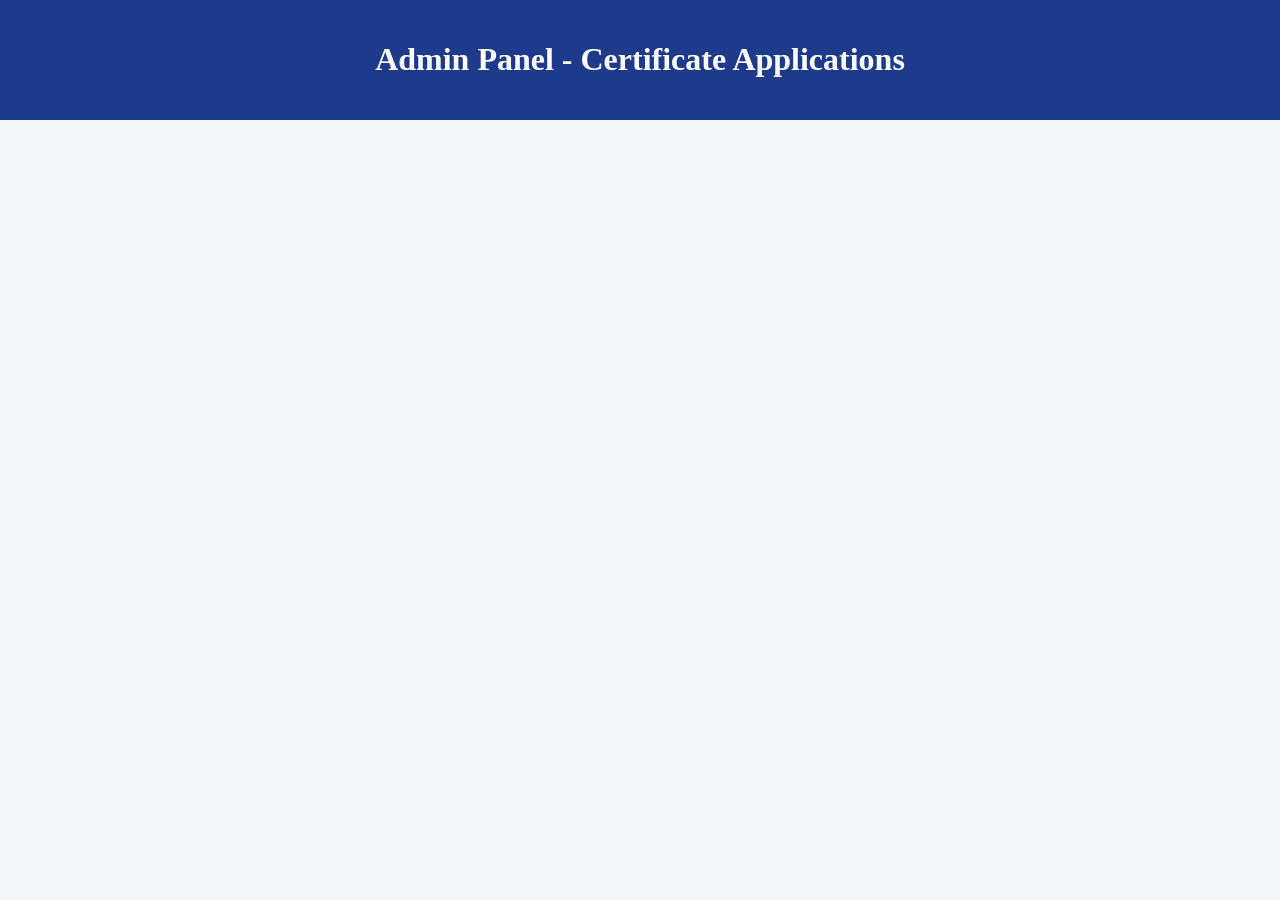
==== admin.html @ f3919ecf "Update admin.html" ====
<!DOCTYPE html>
<html>
<head>
<title>Admin Panel - Patel Computer Class</title>
<style>
body{font-family:'Segoe UI';background:#f4f6f9;margin:0;padding:0;}
header{background:#1e3a8a;color:white;padding:20px;text-align:center;}
.card{background:white;margin:10px auto;padding:15px;max-width:900px;border-radius:8px;box-shadow:0 3px 8px rgba(0,0,0,0.1);}
</style>
</head>
<body>

<header><h1>Admin Panel - Certificate Applications</h1></header>
<div id="data"></div>

<script>
function loadCertificates(){
let data=JSON.parse(localStorage.getItem("certificates"))||[];
let output="";
data.forEach(s=>{
output+=`
<div class="card">
<b>Name:</b> ${s.name}<br>
<b>Mobile:</b> ${s.mobile}<br>
<b>Certificate:</b> ${s.course}<br>
<b>Roll Code:</b> ${s.rollcode}<br>
<b>Roll No:</b> ${s.rollno}<br>
<b>Year:</b> ${s.year}<br>
<b>Date:</b> ${s.date}
</div>
`;
});
document.getElementById("data").innerHTML=output;
}

loadCertificates();
</script>

</body>
</html>
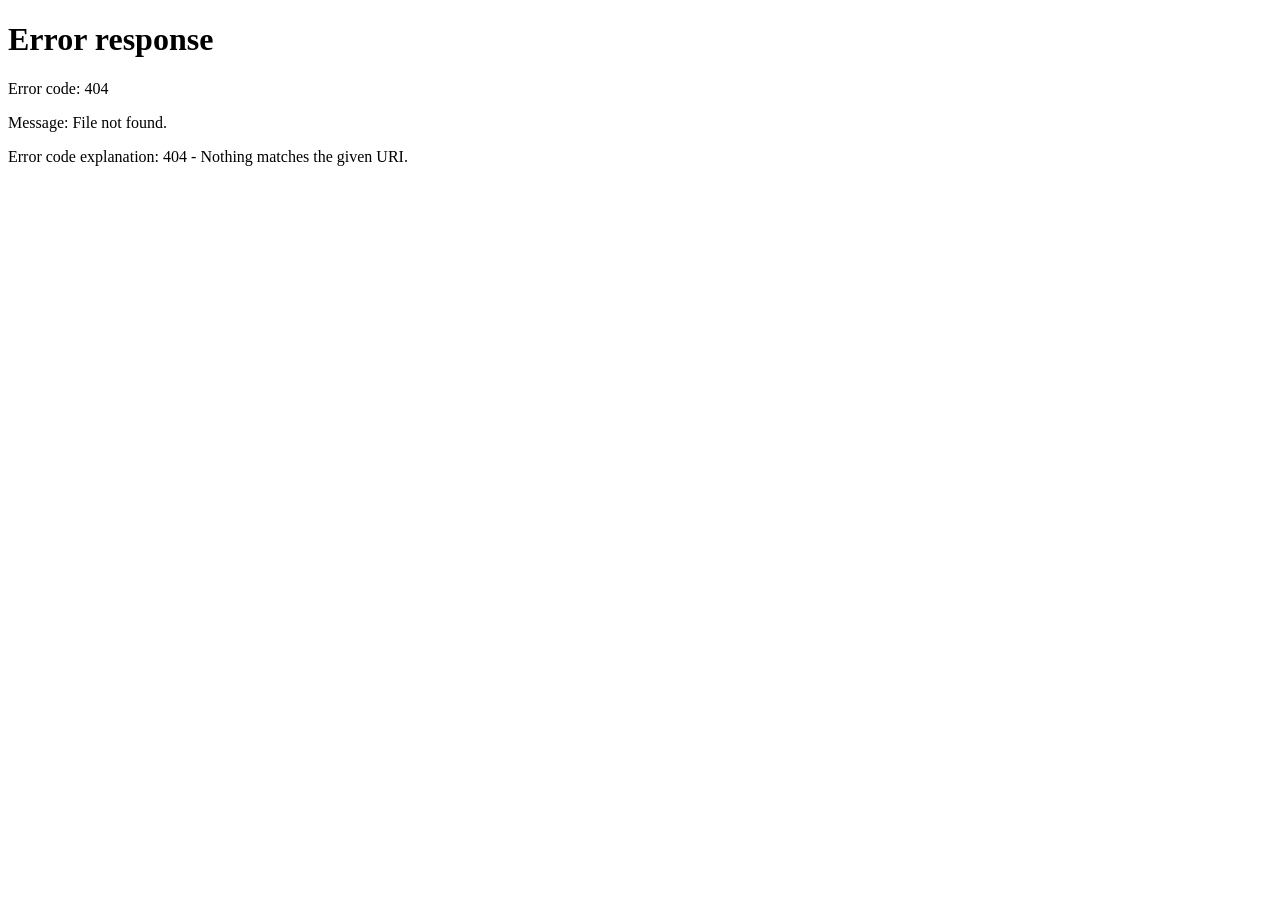
==== commit 307b4427: "Update admin.html" ====
--- a/admin.html
+++ b/admin.html
@@ -6,31 +6,49 @@
 body{font-family:'Segoe UI';background:#f4f6f9;margin:0;padding:0;}
 header{background:#1e3a8a;color:white;padding:20px;text-align:center;}
 .card{background:white;margin:10px auto;padding:15px;max-width:900px;border-radius:8px;box-shadow:0 3px 8px rgba(0,0,0,0.1);}
+button.logout{background:red;color:white;padding:5px 10px;border:none;border-radius:5px;cursor:pointer;margin-top:10px;}
+button.logout:hover{background:#ff4d4d;}
 </style>
 </head>
 <body>
 
-<header><h1>Admin Panel - Certificate Applications</h1></header>
+<header>
+<h1>Admin Panel - Certificate Applications</h1>
+<button class="logout" onclick="logout()">Logout</button>
+</header>
+
 <div id="data"></div>
 
 <script>
+// Check if admin is logged in
+if(localStorage.getItem("isAdmin")!=="true"){
+    alert("Please login first!");
+    window.location.href="admin-login.html";
+}
+
+// Logout function
+function logout(){
+    localStorage.removeItem("isAdmin");
+    window.location.href="admin-login.html";
+}
+
+// Load Certificates
 function loadCertificates(){
-let data=JSON.parse(localStorage.getItem("certificates"))||[];
-let output="";
-data.forEach(s=>{
-output+=`
-<div class="card">
-<b>Name:</b> ${s.name}<br>
-<b>Mobile:</b> ${s.mobile}<br>
-<b>Certificate:</b> ${s.course}<br>
-<b>Roll Code:</b> ${s.rollcode}<br>
-<b>Roll No:</b> ${s.rollno}<br>
-<b>Year:</b> ${s.year}<br>
-<b>Date:</b> ${s.date}
-</div>
-`;
-});
-document.getElementById("data").innerHTML=output;
+    let data = JSON.parse(localStorage.getItem("certificates")) || [];
+    let output="";
+    data.forEach(s=>{
+        output+=`
+        <div class="card">
+            <b>Name:</b> ${s.name}<br>
+            <b>Mobile:</b> ${s.mobile}<br>
+            <b>Certificate:</b> ${s.course}<br>
+            <b>Roll Code:</b> ${s.rollcode}<br>
+            <b>Roll No:</b> ${s.rollno}<br>
+            <b>Year:</b> ${s.year}<br>
+            <b>Date:</b> ${s.date}
+        </div>`;
+    });
+    document.getElementById("data").innerHTML = output;
 }
 
 loadCertificates();
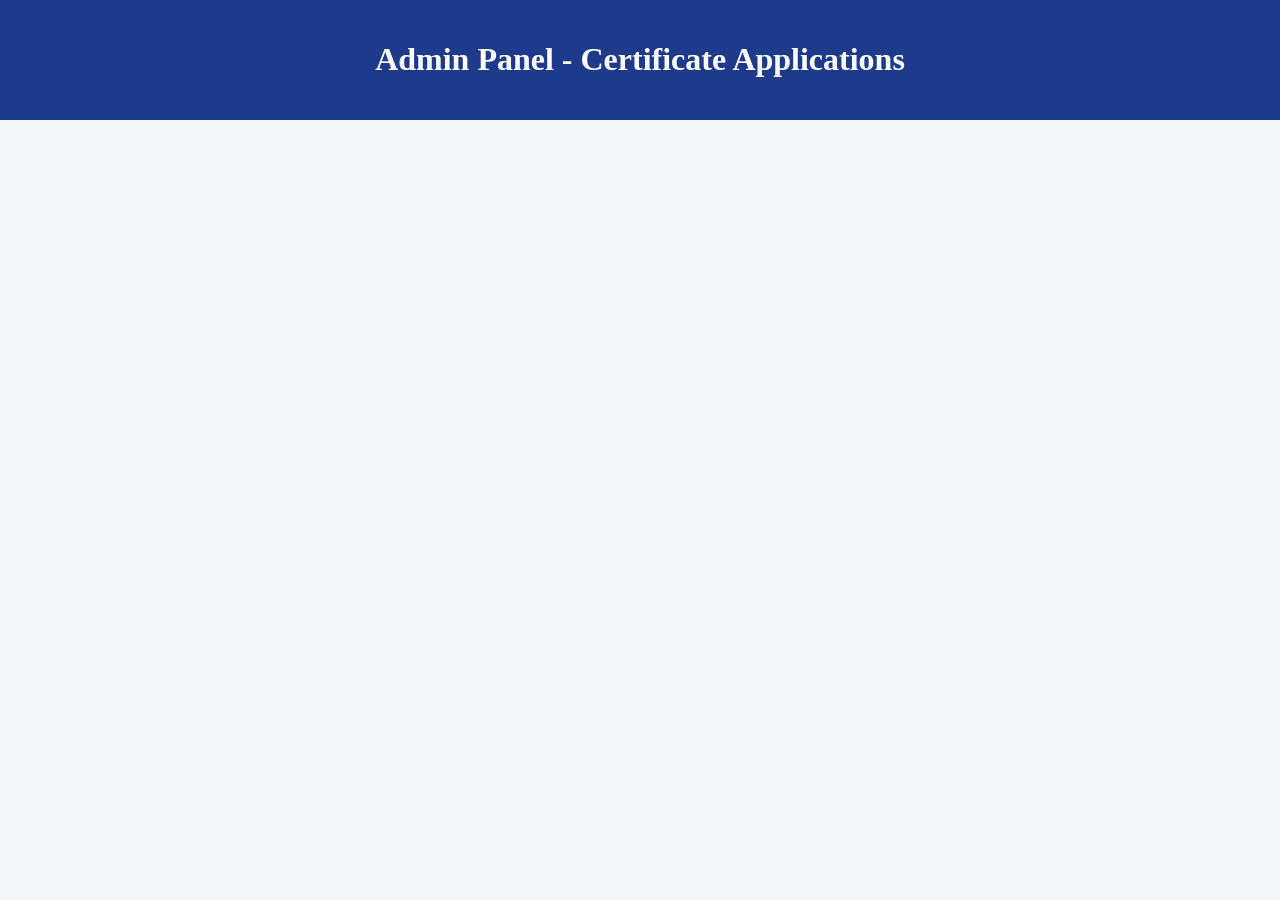
==== commit f7287ca7: "Update admin.html" ====
--- a/admin.html
+++ b/admin.html
@@ -1,39 +1,21 @@
 <!DOCTYPE html>
 <html>
 <head>
-<title>Admin Panel - Patel Computer Class</title>
+<title>Admin Panel</title>
 <style>
 body{font-family:'Segoe UI';background:#f4f6f9;margin:0;padding:0;}
 header{background:#1e3a8a;color:white;padding:20px;text-align:center;}
 .card{background:white;margin:10px auto;padding:15px;max-width:900px;border-radius:8px;box-shadow:0 3px 8px rgba(0,0,0,0.1);}
-button.logout{background:red;color:white;padding:5px 10px;border:none;border-radius:5px;cursor:pointer;margin-top:10px;}
-button.logout:hover{background:#ff4d4d;}
 </style>
 </head>
 <body>
 
-<header>
-<h1>Admin Panel - Certificate Applications</h1>
-<button class="logout" onclick="logout()">Logout</button>
-</header>
-
+<header><h1>Admin Panel - Certificate Applications</h1></header>
 <div id="data"></div>
 
 <script>
-// Check if admin is logged in
-if(localStorage.getItem("isAdmin")!=="true"){
-    alert("Please login first!");
-    window.location.href="admin-login.html";
-}
-
-// Logout function
-function logout(){
-    localStorage.removeItem("isAdmin");
-    window.location.href="admin-login.html";
-}
-
-// Load Certificates
 function loadCertificates(){
+    // Important: Must use same key as form -> "certificates"
     let data = JSON.parse(localStorage.getItem("certificates")) || [];
     let output="";
     data.forEach(s=>{
@@ -51,6 +33,7 @@
     document.getElementById("data").innerHTML = output;
 }
 
+// Load certificates when admin.html opens
 loadCertificates();
 </script>
 
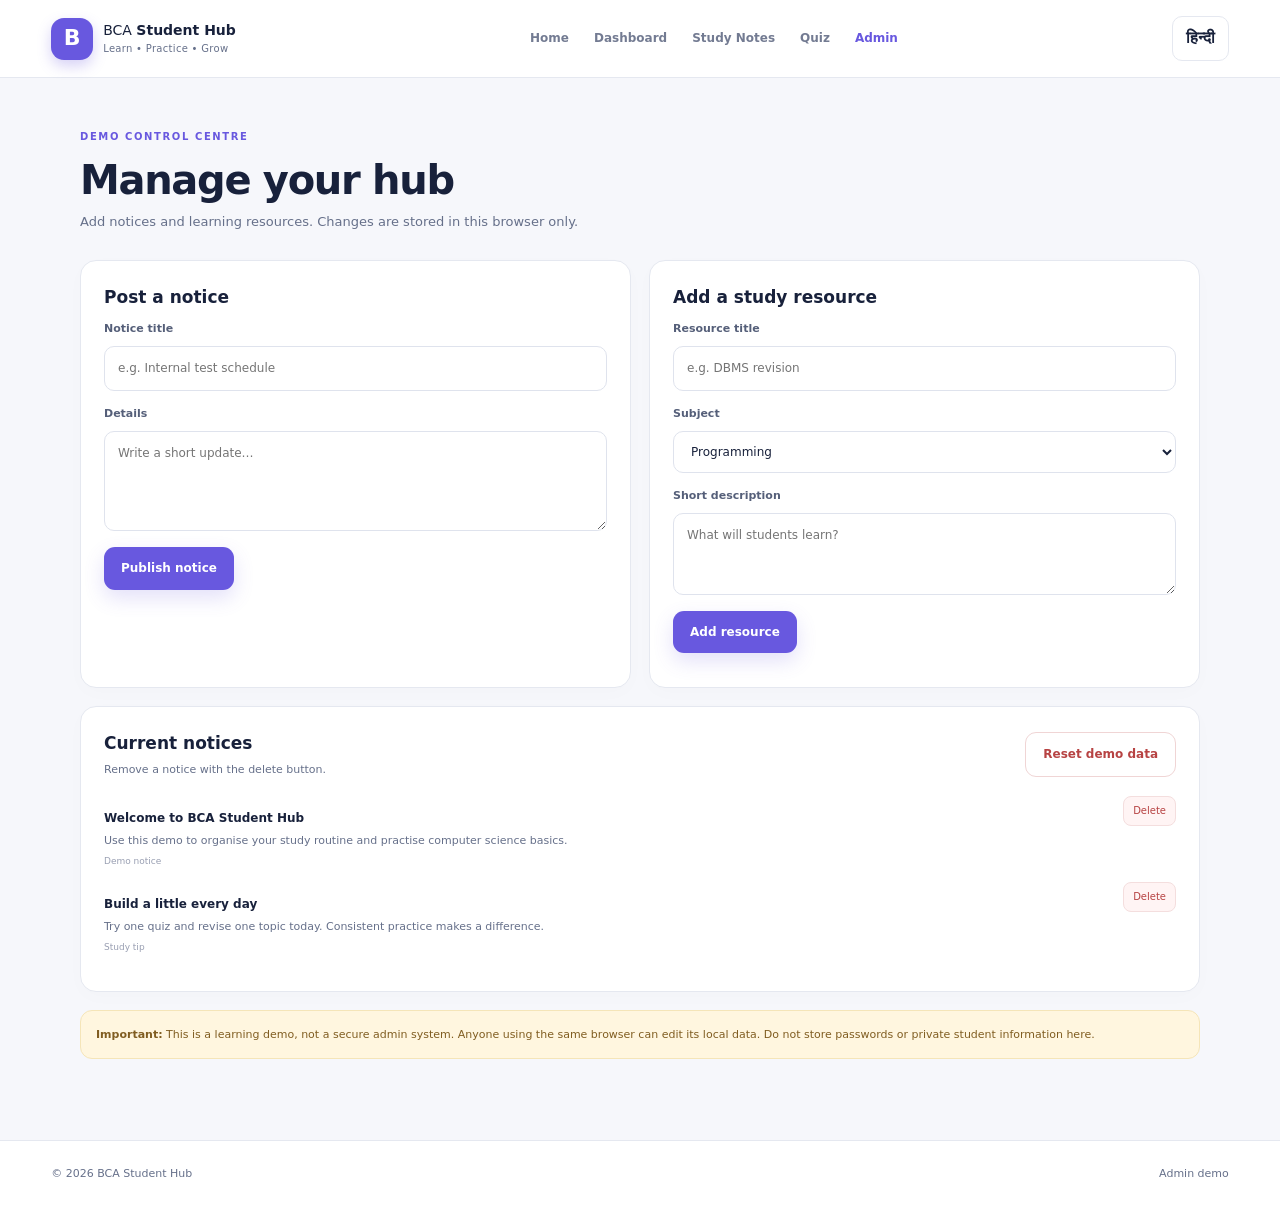
==== commit c2b18dc8: "Add files via upload" ====
--- a/admin.html
+++ b/admin.html
@@ -1,41 +1,2 @@
-<!DOCTYPE html>
-<html>
-<head>
-<title>Admin Panel</title>
-<style>
-body{font-family:'Segoe UI';background:#f4f6f9;margin:0;padding:0;}
-header{background:#1e3a8a;color:white;padding:20px;text-align:center;}
-.card{background:white;margin:10px auto;padding:15px;max-width:900px;border-radius:8px;box-shadow:0 3px 8px rgba(0,0,0,0.1);}
-</style>
-</head>
-<body>
-
-<header><h1>Admin Panel - Certificate Applications</h1></header>
-<div id="data"></div>
-
-<script>
-function loadCertificates(){
-    // Important: Must use same key as form -> "certificates"
-    let data = JSON.parse(localStorage.getItem("certificates")) || [];
-    let output="";
-    data.forEach(s=>{
-        output+=`
-        <div class="card">
-            <b>Name:</b> ${s.name}<br>
-            <b>Mobile:</b> ${s.mobile}<br>
-            <b>Certificate:</b> ${s.course}<br>
-            <b>Roll Code:</b> ${s.rollcode}<br>
-            <b>Roll No:</b> ${s.rollno}<br>
-            <b>Year:</b> ${s.year}<br>
-            <b>Date:</b> ${s.date}
-        </div>`;
-    });
-    document.getElementById("data").innerHTML = output;
-}
-
-// Load certificates when admin.html opens
-loadCertificates();
-</script>
-
-</body>
-</html>
+<!doctype html><html lang="en"><head><meta charset="utf-8"><meta name="viewport" content="width=device-width,initial-scale=1"><title>Admin | BCA Student Hub</title><link rel="stylesheet" href="style.css"><script defer src="script.js"></script></head><body data-page="admin"><header class="topbar"><a class="brand" href="index.html"><span class="brand-mark">B</span><span>BCA <b>Student Hub</b><small>Learn • Practice • Grow</small></span></a><nav><a href="index.html" data-en="Home" data-hi="होम">Home</a><a href="dashboard.html" data-en="Dashboard" data-hi="डैशबोर्ड">Dashboard</a><a href="notes.html" data-en="Study Notes" data-hi="स्टडी नोट्स">Study Notes</a><a href="quiz.html" data-en="Quiz" data-hi="क्विज़">Quiz</a><a class="active" href="admin.html" data-en="Admin" data-hi="एडमिन">Admin</a></nav><button class="lang-toggle" id="langToggle">हिन्दी</button></header>
+<main class="wrap page-main"><div class="page-title"><div><span class="eyebrow" data-en="DEMO CONTROL CENTRE" data-hi="डेमो कंट्रोल सेंटर">DEMO CONTROL CENTRE</span><h1 data-en="Manage your hub" data-hi="अपने हब को मैनेज करें">Manage your hub</h1><p data-en="Add notices and learning resources. Changes are stored in this browser only." data-hi="नोटिस और स्टडी रिसोर्स जोड़ें। बदलाव केवल इसी ब्राउज़र में सेव होंगे।">Add notices and learning resources. Changes are stored in this browser only.</p></div></div><div class="admin-grid"><section class="panel"><h2 data-en="Post a notice" data-hi="नोटिस पोस्ट करें">Post a notice</h2><form id="noticeForm" class="form-stack"><label for="noticeTitle" data-en="Notice title" data-hi="नोटिस का शीर्षक">Notice title</label><input id="noticeTitle" required maxlength="90" placeholder="e.g. Internal test schedule"><label for="noticeBody" data-en="Details" data-hi="जानकारी">Details</label><textarea id="noticeBody" required maxlength="300" rows="4" placeholder="Write a short update…"></textarea><button class="btn primary" type="submit" data-en="Publish notice" data-hi="नोटिस प्रकाशित करें">Publish notice</button></form><p id="noticeFeedback" class="tiny" aria-live="polite"></p></section><section class="panel"><h2 data-en="Add a study resource" data-hi="स्टडी रिसोर्स जोड़ें">Add a study resource</h2><form id="resourceForm" class="form-stack"><label for="resourceTitle" data-en="Resource title" data-hi="रिसोर्स का शीर्षक">Resource title</label><input id="resourceTitle" required maxlength="80" placeholder="e.g. DBMS revision"><label for="resourceSubject" data-en="Subject" data-hi="विषय">Subject</label><select id="resourceSubject"><option>Programming</option><option>Database</option><option>Web Development</option><option>Networking</option><option>Mathematics</option><option>Computer Fundamentals</option></select><label for="resourceDescription" data-en="Short description" data-hi="छोटा विवरण">Short description</label><textarea id="resourceDescription" required maxlength="220" rows="3" placeholder="What will students learn?"></textarea><button class="btn primary" type="submit" data-en="Add resource" data-hi="रिसोर्स जोड़ें">Add resource</button></form><p id="resourceFeedback" class="tiny" aria-live="polite"></p></section></div><section class="panel admin-list-panel"><div class="panel-head"><div><h2 data-en="Current notices" data-hi="मौजूदा नोटिस">Current notices</h2><p data-en="Remove a notice with the delete button." data-hi="डिलीट बटन से नोटिस हटाएँ।">Remove a notice with the delete button.</p></div><button id="resetDemo" class="btn danger-outline" type="button" data-en="Reset demo data" data-hi="डेमो डेटा रीसेट करें">Reset demo data</button></div><div id="adminNoticeList" class="notice-list"></div></section><p class="warning-note"><b data-en="Important:" data-hi="ज़रूरी बात:">Important:</b> <span data-en="This is a learning demo, not a secure admin system. Anyone using the same browser can edit its local data. Do not store passwords or private student information here." data-hi="यह सीखने के लिए डेमो है, सुरक्षित एडमिन सिस्टम नहीं। इसी ब्राउज़र का उपयोग करने वाला कोई भी व्यक्ति डेटा बदल सकता है। यहाँ पासवर्ड या निजी छात्र जानकारी न रखें।">This is a learning demo, not a secure admin system. Anyone using the same browser can edit its local data. Do not store passwords or private student information here.</span></p></main><footer class="footer"><span>© <span id="year"></span> BCA Student Hub</span><span>Admin demo</span></footer></body></html>
--- a/style.css
+++ b/style.css
@@ -0,0 +1 @@
+:root{--ink:#18213b;--muted:#66708a;--paper:#f6f7fb;--white:#fff;--line:#e5e8f0;--purple:#6858df;--purple-dark:#4e40bd;--mint:#dff8ee;--shadow:0 16px 45px rgba(32,42,78,.08)}*{box-sizing:border-box}html{scroll-behavior:smooth}body{margin:0;background:var(--paper);color:var(--ink);font-family:Inter,ui-sans-serif,system-ui,-apple-system,"Segoe UI",sans-serif;line-height:1.55}a{color:inherit;text-decoration:none}button,input,textarea,select{font:inherit}.topbar{height:auto;min-height:78px;padding:14px max(4vw,20px);display:flex;align-items:center;gap:28px;background:#fff;border-bottom:1px solid var(--line);position:sticky;top:0;z-index:10}.brand{display:flex;align-items:center;gap:10px;min-width:205px;font-size:14px;line-height:1.2}.brand-mark{display:grid;place-items:center;width:42px;height:42px;border-radius:13px;background:var(--purple);color:#fff;font-weight:900;font-size:22px;box-shadow:0 6px 14px #6858df44}.brand b{font-weight:800}.brand small{display:block;color:var(--muted);font-size:10px;margin-top:4px;letter-spacing:.3px}.topbar nav{display:flex;align-items:center;justify-content:center;gap:clamp(10px,2vw,25px);flex:1}.topbar nav a{font-size:12px;font-weight:700;color:#737b92;white-space:nowrap}.topbar nav a:hover,.topbar nav a.active{color:var(--purple)}.lang-toggle{border:1px solid var(--line);background:#fff;color:var(--ink);border-radius:10px;padding:9px 13px;font-weight:800;cursor:pointer}.wrap{width:min(1120px,92%);margin:0 auto}.hero{display:grid;grid-template-columns:1.08fr .92fr;align-items:center;gap:50px;padding-top:72px;padding-bottom:76px;min-height:500px}.eyebrow{display:inline-block;font-size:10px;font-weight:900;letter-spacing:1.6px;color:var(--purple);margin-bottom:12px}.hero h1{font-size:clamp(36px,5vw,58px);line-height:1.09;letter-spacing:-2px;margin:0 0 20px;max-width:620px}.hero h1 em{font-style:normal;color:var(--purple)}.hero-copy>p{color:var(--muted);font-size:15px;max-width:500px}.actions{display:flex;gap:12px;flex-wrap:wrap;margin:26px 0 18px}.btn{display:inline-flex;align-items:center;justify-content:center;gap:8px;border:0;border-radius:11px;padding:12px 17px;font-weight:800;font-size:12px;cursor:pointer;transition:.18s}.btn:hover{transform:translateY(-1px)}.primary{background:var(--purple);color:white;box-shadow:0 8px 20px #6858df30}.primary:hover{background:var(--purple-dark)}.secondary{background:#fff;border:1px solid var(--line);color:var(--ink)}.tiny{font-size:11px;color:var(--muted)}.hero-art{min-height:330px;display:grid;place-items:center;position:relative;background:radial-gradient(ellipse at center,#e6e3ff 0,#eeedff 36%,transparent 70%)}.screen-card{width:min(340px,85%);background:#fff;border-radius:16px;overflow:hidden;box-shadow:0 25px 60px #3c347e2b;transform:rotate(-3deg);position:relative;z-index:2}.screen-top{height:38px;background:#242642;display:flex;align-items:center;gap:5px;padding:0 12px;color:#d6d8ff;font-size:9px}.screen-top i{width:6px;height:6px;border-radius:50%;background:#ff8d9c}.screen-top i:nth-child(2){background:#ffd16d}.screen-top i:nth-child(3){background:#6ee0ba}.screen-top span{margin-left:auto}.screen-body{display:flex;padding:17px;gap:15px;height:210px}.mini-side{width:25%;background:#f0efff;border-radius:8px}.mini-content{flex:1;padding-top:3px}.mini-title{height:13px;width:65%;background:#4c4c79;border-radius:4px;margin-bottom:13px}.mini-line{height:6px;width:94%;background:#e9eaf3;border-radius:4px;margin-bottom:7px}.mini-line.short{width:63%}.mini-stats{display:flex;gap:7px;margin-top:16px}.mini-stats span{height:43px;flex:1;border-radius:6px;background:#f2f0ff;color:var(--purple);font-size:11px;font-weight:900;padding:7px}.mini-chart{height:58px;display:flex;align-items:end;gap:7px;padding:6px 3px 0;margin-top:8px;border-bottom:1px solid var(--line)}.mini-chart b{flex:1;border-radius:4px 4px 0 0;background:#c4bdfc;height:40%}.mini-chart b:nth-child(2){height:75%}.mini-chart b:nth-child(3){height:55%}.mini-chart b:nth-child(4){height:90%;background:var(--purple)}.mini-chart b:nth-child(5){height:64%}.mini-chart b:nth-child(6){height:82%}.mini-chart b:nth-child(7){height:50%}.orbit{position:absolute;border:1px solid #c9c4fb;border-radius:50%;width:340px;height:270px;transform:rotate(-22deg)}.orbit-two{width:400px;height:210px;transform:rotate(40deg);border-color:#d5d1ff}.floating-tag{position:absolute;z-index:3;background:#fff;box-shadow:var(--shadow);border-radius:13px;padding:13px 17px;font-weight:900;color:var(--purple)}.tag-a{left:3%;top:18%;font-size:20px;transform:rotate(-9deg)}.tag-b{right:4%;bottom:18%;color:#199b75;transform:rotate(7deg)}.section{padding:35px 0 70px}.section-heading{display:flex;justify-content:space-between;align-items:end;margin-bottom:25px}.section h2,.callout h2{font-size:clamp(24px,3vw,34px);letter-spacing:-.8px;line-height:1.2;margin:0}.feature-grid{display:grid;grid-template-columns:repeat(4,1fr);gap:15px}.feature-card{background:#fff;border:1px solid var(--line);border-radius:17px;padding:23px 20px;min-height:225px;box-shadow:0 4px 15px #252c4b05;transition:.2s}.feature-card:hover{transform:translateY(-4px);box-shadow:var(--shadow);border-color:#d2cdfb}.feature-icon{display:grid;place-items:center;width:43px;height:43px;border-radius:13px;font-size:21px;font-weight:900;margin-bottom:19px}.purple{background:#eeebff;color:var(--purple)}.orange{background:#fff0df;color:#e98a28}.green{background:#dff8ee;color:#15966d}.blue{background:#e4f2ff;color:#3288cf}.feature-card h3{font-size:15px;margin:0 0 8px}.feature-card p{font-size:12px;color:var(--muted);margin:0 0 18px}.card-link,.text-link{font-size:11px;font-weight:900;color:var(--purple)}.callout{display:flex;justify-content:space-between;align-items:center;gap:24px;padding:30px 34px;margin-bottom:70px;background:#eae8ff;border-radius:20px}.callout p{color:#66658a;font-size:13px;margin-bottom:0}.footer{display:flex;justify-content:space-between;gap:20px;padding:24px 4%;font-size:11px;color:var(--muted);background:#fff;border-top:1px solid var(--line)}.page-main{padding-top:45px;padding-bottom:70px;min-height:75vh}.page-title{display:flex;align-items:center;justify-content:space-between;gap:20px;margin-bottom:28px}.page-title h1{font-size:clamp(28px,4vw,40px);letter-spacing:-1.3px;line-height:1.15;margin:0 0 9px}.page-title p{margin:0;color:var(--muted);font-size:13px}.stats-grid{display:grid;grid-template-columns:repeat(3,1fr);gap:16px;margin-bottom:22px}.stat-card,.panel{background:#fff;border:1px solid var(--line);border-radius:16px;padding:23px;box-shadow:0 5px 20px #252c4b04}.stat-label,.stat-foot{display:block;font-size:11px;color:var(--muted)}.stat-card strong{display:block;font-size:34px;letter-spacing:-1px;margin:8px 0}.stat-foot{font-size:10px}.content-grid{display:grid;grid-template-columns:1fr 1fr;gap:18px;margin-bottom:18px}.panel h2{font-size:17px;margin:0 0 5px}.panel-head{display:flex;justify-content:space-between;align-items:center;gap:15px;margin-bottom:18px}.panel-head p{font-size:11px;color:var(--muted);margin:0}.quick-links a{display:flex;align-items:center;gap:13px;padding:13px 0;border-top:1px solid #eff0f5}.quick-links a:first-child{border-top:0}.quick-icon{display:grid;place-items:center;background:#f0efff;color:var(--purple);width:38px;height:38px;border-radius:10px;font-size:17px}.quick-links a>span:nth-child(2){flex:1}.quick-links b,.quick-links small{display:block}.quick-links b{font-size:12px}.quick-links small{font-size:10px;color:var(--muted);margin-top:3px}.notice-item{padding:13px 0;border-top:1px solid #eff0f5}.notice-item:first-child{border-top:0}.notice-item h3{font-size:12px;margin:0 0 4px}.notice-item p{font-size:11px;color:var(--muted);margin:0;white-space:pre-wrap;overflow-wrap:anywhere}.notice-date{font-size:9px;color:#999fb2;display:block;margin-top:6px}.empty-state{padding:20px 0;color:var(--muted);font-size:12px}.progress-panel label{font-size:12px;font-weight:800}.goal-row{display:flex;align-items:center;gap:20px;margin-top:10px}.goal-row input{flex:1;accent-color:var(--purple)}.goal-row strong{font-size:12px;white-space:nowrap}.search-row{display:flex;align-items:center;gap:15px;margin:20px 0}.search-row input{max-width:450px}.notes-grid{display:grid;grid-template-columns:repeat(3,1fr);gap:16px}.note-card{background:#fff;border:1px solid var(--line);border-radius:16px;padding:22px;display:flex;flex-direction:column;min-height:220px}.note-tag{font-size:9px;letter-spacing:1px;color:var(--purple);font-weight:900;text-transform:uppercase}.note-card h2{font-size:17px;margin:10px 0 8px}.note-card p{font-size:12px;color:var(--muted);margin:0 0 15px}.note-card ul{padding-left:17px;margin:0 0 20px;color:#4e5872;font-size:11px}.note-card button{margin-top:auto;align-self:flex-start}.info-banner{margin-top:22px;padding:18px 20px;background:#e9f8f2;border-radius:13px;font-size:12px;color:#2a6954}.info-banner p{margin:4px 0 0}.quiz-shell{max-width:760px;margin:0 auto;padding:clamp(22px,5vw,42px)}.quiz-meta{display:flex;justify-content:space-between;font-size:11px;font-weight:800;color:var(--muted);margin-bottom:10px}.progress-track{height:6px;background:#eeeef7;border-radius:20px;overflow:hidden;margin-bottom:30px}.progress-track span{display:block;height:100%;background:var(--purple);border-radius:20px;transition:width .25s}.question-title{font-size:23px;line-height:1.3;margin:0 0 20px;letter-spacing:-.5px}.answers{display:grid;gap:10px}.answer-option{display:flex;align-items:center;gap:12px;text-align:left;padding:14px;border:1px solid var(--line);border-radius:11px;background:#fff;color:var(--ink);cursor:pointer;font-size:12px}.answer-option:hover{border-color:#bdb5fb}.answer-option.selected{border-color:var(--purple);background:#f3f1ff}.answer-option.correct{border-color:#27a77d;background:#eafaf4}.answer-option.incorrect{border-color:#df7777;background:#fff0f0}.answer-letter{display:grid;place-items:center;width:28px;height:28px;border-radius:8px;background:#f1f2f8;font-weight:900;color:#6a7085;flex-shrink:0}.answer-option.selected .answer-letter{background:var(--purple);color:#fff}.quiz-actions{display:flex;justify-content:space-between;gap:12px;margin-top:24px}.quiz-feedback{font-size:12px;margin-top:14px;color:var(--muted)}.result-box{padding:20px;background:#f0efff;border-radius:12px;margin-top:18px}.result-box strong{font-size:28px;color:var(--purple)}.result-box p{font-size:12px;color:var(--muted)}.admin-grid{display:grid;grid-template-columns:1fr 1fr;gap:18px}.form-stack{display:grid;gap:9px}.form-stack label{font-size:11px;font-weight:800;color:#555f79;margin-top:5px}.form-stack input,.form-stack textarea,.form-stack select,input[type=search]{width:100%;border:1px solid #dfe3ed;border-radius:10px;padding:12px 13px;background:#fff;color:var(--ink);outline:none;font-size:12px}.form-stack input:focus,.form-stack textarea:focus,.form-stack select:focus,input[type=search]:focus{border-color:#a69cf5;box-shadow:0 0 0 3px #6858df12}.form-stack textarea{resize:vertical}.form-stack .btn{margin-top:7px;justify-self:start}.admin-list-panel{margin-top:18px}.danger-outline{background:#fff;color:#b74343;border:1px solid #f0d5d5}.delete-btn{font-size:10px;padding:6px 9px;background:#fff4f4;border:1px solid #f4dede;color:#b74343;border-radius:8px;cursor:pointer}.admin-notice-row{display:flex;align-items:start;gap:15px}.admin-notice-row .notice-item{flex:1}.warning-note{font-size:11px;color:#805d21;background:#fff6df;border:1px solid #f5e5b8;border-radius:12px;padding:15px;margin-top:18px}.no-results{grid-column:1/-1;color:var(--muted);padding:25px;background:#fff;border-radius:12px}@media(max-width:850px){.topbar{gap:14px;flex-wrap:wrap}.topbar nav{order:3;flex-basis:100%;justify-content:flex-start;overflow-x:auto;padding:5px 0}.hero{gap:20px;padding-top:45px}.feature-grid{grid-template-columns:repeat(2,1fr)}.notes-grid{grid-template-columns:repeat(2,1fr)}}@media(max-width:600px){.topbar{padding:12px 4%;}.brand{min-width:0;flex:1}.hero{grid-template-columns:1fr;padding-top:42px;padding-bottom:30px}.hero-art{min-height:270px}.hero h1{letter-spacing:-1.2px}.section{padding-bottom:45px}.feature-grid,.notes-grid,.stats-grid,.content-grid,.admin-grid{grid-template-columns:1fr}.feature-card{min-height:0}.callout{align-items:flex-start;flex-direction:column;padding:25px;margin-bottom:40px}.page-main{padding-top:30px}.page-title{align-items:flex-start;flex-direction:column}.footer{flex-direction:column;gap:7px}.panel{padding:19px}.quiz-shell{padding:20px}.question-title{font-size:20px}.panel-head{align-items:flex-start;flex-wrap:wrap}}
